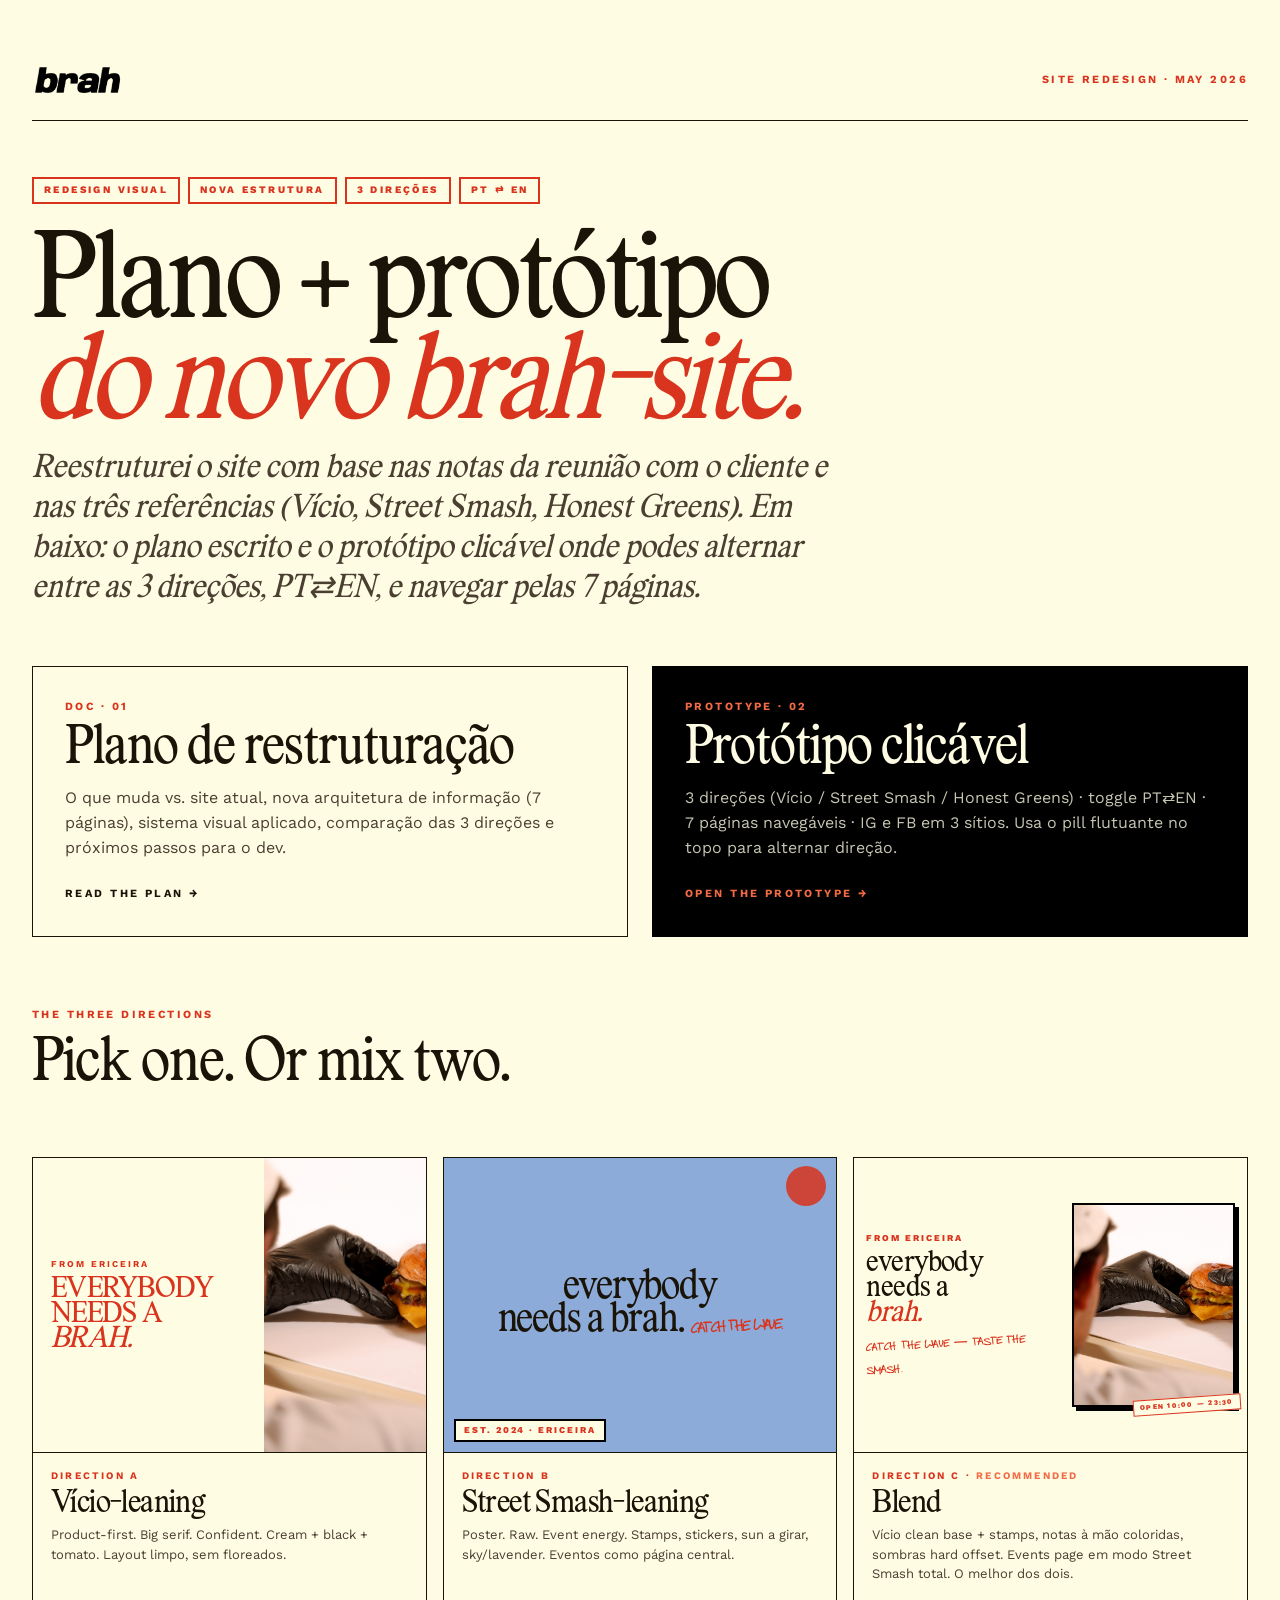
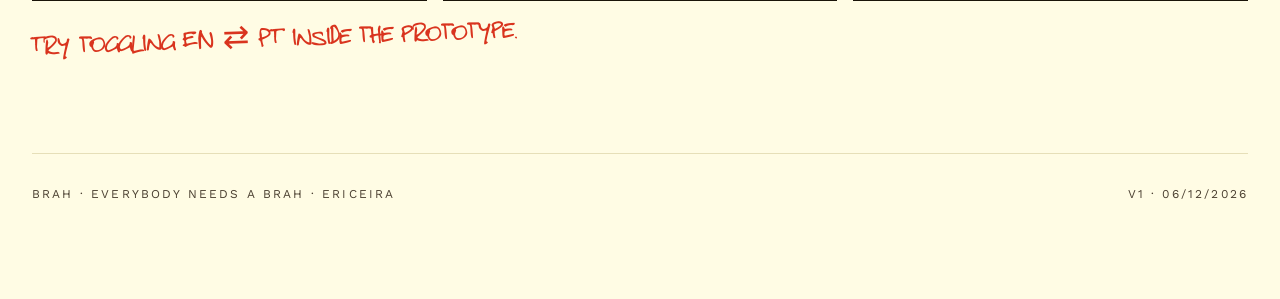
==== index.html @ c570b17f "Brah — updated v1" ====
<!doctype html>
<html lang="pt">
<head>
<meta charset="utf-8">
<meta name="viewport" content="width=device-width, initial-scale=1">
<title>brah — Hub</title>
<link rel="stylesheet" href="css/tokens.css">
<style>
  * { box-sizing: border-box; }
  html, body { margin: 0; background: var(--brah-cream); color: var(--brah-ink); font-family: var(--font-body); }
  .wrap { max-width: 1320px; margin: 0 auto; padding: 64px 32px 96px; }
  header.top {
    display: flex; justify-content: space-between; align-items: center;
    padding-bottom: 24px; border-bottom: 1px solid var(--brah-ink); margin-bottom: 56px;
  }
  .word { height: 32px; }
  .word img { height: 100%; display: block; }
  .meta { font-size: 11px; font-weight: 700; letter-spacing: 0.22em; text-transform: uppercase; color: var(--brah-stamp-red); }
  h1 { font-family: var(--font-display); font-size: clamp(56px, 9vw, 160px); line-height: 0.88; letter-spacing: -0.035em; margin: 16px 0 12px; }
  h1 em { color: var(--brah-stamp-red); font-style: italic; }
  .lede { font-family: var(--font-display); font-style: italic; font-size: clamp(22px, 2.4vw, 32px); line-height: 1.3; color: var(--brah-ink-soft); max-width: 800px; margin: 0 0 56px; }

  .cards { display: grid; grid-template-columns: 1fr 1fr; gap: 24px; margin-bottom: 64px; }
  .card {
    display: block; padding: 32px; border: 1px solid var(--brah-ink);
    background: var(--brah-cream); color: inherit; text-decoration: none;
    transition: transform var(--t-base) var(--ease-out), box-shadow var(--t-base) var(--ease-out);
  }
  .card:hover { transform: translate(-3px, -3px); box-shadow: 6px 6px 0 var(--brah-ink); }
  .card .l { font-size: 11px; letter-spacing: 0.22em; text-transform: uppercase; color: var(--brah-stamp-red); font-weight: 700; }
  .card h2 { font-family: var(--font-display); font-size: clamp(36px, 4vw, 56px); line-height: 0.96; letter-spacing: -0.02em; margin: 10px 0 12px; }
  .card p { font-size: 16px; line-height: 1.55; color: var(--brah-ink-soft); margin: 0 0 20px; }
  .card .go { font-size: 11px; letter-spacing: 0.22em; text-transform: uppercase; font-weight: 700; }

  .dirs { display: grid; grid-template-columns: 1fr 1fr 1fr; gap: 16px; margin-top: 64px; }
  .dir {
    border: 1px solid var(--brah-ink); text-decoration: none; color: inherit;
    display: block; overflow: hidden; transition: transform var(--t-base) var(--ease-out), box-shadow var(--t-base) var(--ease-out);
    background: var(--brah-cream);
  }
  .dir:hover { transform: translate(-2px, -2px); box-shadow: 4px 4px 0 var(--brah-ink); }
  .dir .thumb { aspect-ratio: 4/3; position: relative; overflow: hidden; border-bottom: 1px solid var(--brah-ink); }
  .dir .body { padding: 16px 18px; }
  .dir .l { font-size: 10px; letter-spacing: 0.22em; text-transform: uppercase; color: var(--brah-stamp-red); font-weight: 700; }
  .dir h3 { font-family: var(--font-display); font-size: 30px; line-height: 1; margin: 6px 0 6px; }
  .dir p { margin: 0; font-size: 13px; line-height: 1.5; color: var(--brah-ink-soft); }

  /* Mini direction renders */
  .mini-vicio { background: var(--brah-cream); display: flex; height: 100%; }
  .mini-vicio .l { flex: 1.2; padding: 18px; display: flex; flex-direction: column; justify-content: center; }
  .mini-vicio .l .h { font-family: var(--font-display); font-size: 28px; line-height: 0.9; letter-spacing: -0.02em; }
  .mini-vicio .l .h em { color: var(--brah-stamp-red); font-style: italic; }
  .mini-vicio .l .sub { font-size: 9px; letter-spacing: 0.22em; text-transform: uppercase; color: var(--brah-stamp-red); font-weight: 700; margin-bottom: 6px; }
  .mini-vicio .r { flex: 1; background: url('assets/product-cheese-handoff.png') center/cover; }

  .mini-street { background: var(--brah-sky); position: relative; display: flex; align-items: center; justify-content: center; height: 100%; overflow: hidden; }
  .mini-street .sun { position: absolute; top: 8px; right: 10px; width: 40px; height: 40px; border-radius: 50%; background: var(--brah-stamp-red); opacity: 0.85; }
  .mini-street .pn { font-family: var(--font-display); font-size: 38px; line-height: 0.86; letter-spacing: -0.03em; text-align: center; }
  .mini-street .pn .h { font-family: var(--font-hand); color: var(--brah-stamp-red); font-size: 22px; transform: rotate(-3deg); display: inline-block; margin-top: 8px; }
  .mini-street .stamp { position: absolute; bottom: 10px; left: 10px; border: 2px solid var(--brah-black); background: var(--brah-cream); padding: 3px 8px; font-size: 9px; letter-spacing: 0.22em; font-weight: 800; text-transform: uppercase; }

  .mini-hg { background: #2a2a2a; position: relative; overflow: hidden; height: 100%; background: url('assets/lifestyle-storefront.jpg') center/cover; }
  .mini-hg::after { content:""; position:absolute; inset:0; background: linear-gradient(180deg, rgba(0,0,0,0.1), rgba(0,0,0,0.55)); }
  .mini-hg .copy { position: absolute; bottom: 12px; left: 14px; right: 14px; color: var(--brah-cream); z-index: 1; }
  .mini-hg .copy .sub { font-size: 9px; letter-spacing: 0.22em; text-transform: uppercase; opacity: 0.85; }
  .mini-hg .copy .h { font-family: var(--font-display-alt); font-style: italic; font-size: 26px; line-height: 1; margin-top: 4px; }

  /* Blend mini render */
  .mini-blend { background: var(--brah-cream); display: flex; height: 100%; padding: 14px 12px; align-items: center; gap: 10px; position: relative; }
  .mini-blend .l-side { flex: 1.2; }
  .mini-blend .l-side .h { font-family: var(--font-display); font-size: 28px; line-height: 0.9; letter-spacing: -0.02em; }
  .mini-blend .l-side .h em { color: var(--brah-stamp-red); font-style: italic; }
  .mini-blend .l-side .sub { font-size: 9px; letter-spacing: 0.22em; text-transform: uppercase; color: var(--brah-stamp-red); font-weight: 800; margin-bottom: 6px; }
  .mini-blend .l-side .hand-mini { font-family: var(--font-hand); color: var(--brah-stamp-red); font-size: 16px; transform: rotate(-3deg); display: inline-block; margin-top: 6px; }
  .mini-blend .r-side { flex: 1; position: relative; }
  .mini-blend .r-side .r-card { aspect-ratio: 4/5; background: url('assets/product-cheese-handoff.png') center/cover; border: 2px solid var(--brah-black); box-shadow: 4px 4px 0 var(--brah-black); }
  .mini-blend .r-side .stamp-mini { position: absolute; bottom: -6px; right: -6px; transform: rotate(-4deg); background: var(--brah-cream); border: 1.5px solid var(--brah-stamp-red); color: var(--brah-stamp-red); padding: 2px 6px; font-size: 7px; font-weight: 800; letter-spacing: 0.18em; text-transform: uppercase; }

  .hand-note { font-family: var(--font-hand); font-size: 32px; line-height: 1; color: var(--brah-stamp-red); transform: rotate(-2deg); display: inline-block; margin-top: 24px; }

  footer { margin-top: 96px; padding-top: 32px; border-top: 1px solid var(--brah-line); font-size: 12px; letter-spacing: 0.18em; text-transform: uppercase; color: var(--brah-ink-soft); display: flex; justify-content: space-between; flex-wrap: wrap; gap: 12px; }

  .badges { display: flex; gap: 8px; flex-wrap: wrap; margin: 0 0 32px; }
  .badge { display: inline-block; border: 2px solid var(--brah-stamp-red); color: var(--brah-stamp-red); padding: 4px 10px; font-size: 10px; font-weight: 800; letter-spacing: 0.24em; text-transform: uppercase; }
</style>
</head>
<body>
<div class="wrap">

  <header class="top">
    <span class="word"><img src="assets/logo-brah-wordmark.png" alt="brah"></span>
    <span class="meta">SITE REDESIGN · MAY 2026</span>
  </header>

  <div class="badges">
    <span class="badge">redesign visual</span>
    <span class="badge">nova estrutura</span>
    <span class="badge">3 direções</span>
    <span class="badge">PT ⇄ EN</span>
  </div>

  <h1>Plano + protótipo<br><em>do novo brah-site.</em></h1>
  <p class="lede">Reestruturei o site com base nas notas da reunião com o cliente e nas três referências (Vício, Street Smash, Honest Greens). Em baixo: o plano escrito e o protótipo clicável onde podes alternar entre as 3 direções, PT⇄EN, e navegar pelas 7 páginas.</p>

  <div class="cards">
    <a href="plano.html" class="card">
      <div class="l">DOC · 01</div>
      <h2>Plano de restruturação</h2>
      <p>O que muda vs. site atual, nova arquitetura de informação (7 páginas), sistema visual aplicado, comparação das 3 direções e próximos passos para o dev.</p>
      <span class="go">read the plan →</span>
    </a>
    <a href="prototype.html" class="card" style="background: var(--brah-black); color: var(--brah-cream); border-color: var(--brah-black);">
      <div class="l" style="color: var(--brah-tomato);">PROTOTYPE · 02</div>
      <h2 style="color: var(--brah-cream);">Protótipo clicável</h2>
      <p style="color: rgba(255,252,228,0.78);">3 direções (Vício / Street Smash / Honest Greens) · toggle PT⇄EN · 7 páginas navegáveis · IG e FB em 3 sítios. Usa o pill flutuante no topo para alternar direção.</p>
      <span class="go" style="color: var(--brah-tomato);">open the prototype →</span>
    </a>
  </div>

  <span class="meta">THE THREE DIRECTIONS</span>
  <h2 style="font-family: var(--font-display); font-size: clamp(36px, 4.5vw, 64px); line-height: 1; letter-spacing: -0.02em; margin: 12px 0 32px;">Pick one. Or mix two.</h2>

  <div class="dirs">
    <a href="prototype.html#dir=vicio&page=home&lang=en" class="dir">
      <div class="thumb">
        <div class="mini-vicio">
          <div class="l">
            <div class="sub">FROM ERICEIRA</div>
            <div class="h">everybody<br>needs a<br><em>brah.</em></div>
          </div>
          <div class="r"></div>
        </div>
      </div>
      <div class="body">
        <div class="l">DIRECTION A</div>
        <h3>Vício-leaning</h3>
        <p>Product-first. Big serif. Confident. Cream + black + tomato. Layout limpo, sem floreados.</p>
      </div>
    </a>

    <a href="prototype.html#dir=street&page=home&lang=en" class="dir">
      <div class="thumb">
        <div class="mini-street">
          <div class="sun"></div>
          <div class="pn">
            everybody<br>needs a brah.
            <div class="h">catch the wave.</div>
          </div>
          <div class="stamp">EST. 2024 · ERICEIRA</div>
        </div>
      </div>
      <div class="body">
        <div class="l">DIRECTION B</div>
        <h3>Street Smash-leaning</h3>
        <p>Poster. Raw. Event energy. Stamps, stickers, sun a girar, sky/lavender. Eventos como página central.</p>
      </div>
    </a>

    <a href="prototype.html#dir=blend&page=home&lang=en" class="dir">
      <div class="thumb">
        <div class="mini-blend">
          <div class="l-side">
            <div class="sub">FROM ERICEIRA</div>
            <div class="h">everybody<br>needs a<br><em>brah.</em></div>
            <div class="hand-mini">catch the wave — taste the smash.</div>
          </div>
          <div class="r-side">
            <div class="r-card"></div>
            <div class="stamp-mini">OPEN 10:00 — 23:30</div>
          </div>
        </div>
      </div>
      <div class="body">
        <div class="l">DIRECTION C · <span style="color: var(--brah-tomato);">recommended</span></div>
        <h3>Blend</h3>
        <p>Vício clean base + stamps, notas à mão coloridas, sombras hard offset. Events page em modo Street Smash total. O melhor dos dois.</p>
      </div>
    </a>
  </div>

  <div class="hand-note">Try toggling EN ⇄ PT inside the prototype.</div>

  <footer>
    <span>brah · everybody needs a brah · Ericeira</span>
    <span>v1 · {today}</span>
  </footer>
</div>

<script>
  document.querySelector('footer span:last-child').textContent = "v1 · " + new Date().toLocaleDateString('pt-PT', { day:'2-digit', month:'short', year:'numeric' });
</script>
</body>
</html>
---- css/tokens.css ----
/* ──────────────────────────────────────────────────────────────────────────
   brah Design System — Core Tokens
   Colors & typography. Source: BRAH Brandbook, MAR 2025.
   ────────────────────────────────────────────────────────────────────────── */

/* ─── Real brand fonts (uploaded by the user) ─── */
@font-face {
  font-family: "Lastik";
  src: url("../fonts/Lastik.otf") format("opentype");
  font-weight: 400 900;
  font-style: normal;
  font-display: swap;
}
@font-face {
  font-family: "Toms Handwritten";
  src: url("../fonts/TomsHandwritten.ttf") format("truetype");
  font-weight: 400;
  font-style: normal;
  font-display: swap;
}
@font-face {
  font-family: "Work Sans";
  src: url("../fonts/WorkSans.ttf") format("truetype-variations"),
       url("../fonts/WorkSans.ttf") format("truetype");
  font-weight: 100 900;
  font-style: normal;
  font-display: swap;
}
@font-face {
  font-family: "Work Sans";
  src: url("../fonts/WorkSans-Italic.ttf") format("truetype-variations"),
       url("../fonts/WorkSans-Italic.ttf") format("truetype");
  font-weight: 100 900;
  font-style: italic;
  font-display: swap;
}

/* ─── Secondary brand fonts ─── */
@font-face {
  font-family: "Prata";
  src: url("../fonts/Prata-Regular.ttf") format("truetype");
  font-weight: 400;
  font-style: normal;
  font-display: swap;
}
@font-face {
  font-family: "Schoolbell";
  src: url("../fonts/Schoolbell-Regular.ttf") format("truetype");
  font-weight: 400;
  font-style: normal;
  font-display: swap;
}

/* ─── Google Fonts fallbacks (loaded only as a safety net while brand
       fonts cache) — they match the metrics of the real files closely
       enough to avoid layout shift. Safe to delete after first paint. ─── */
@import url("https://fonts.googleapis.com/css2?family=DM+Serif+Display:ital@0;1&family=Caveat:wght@400..700&display=swap");

:root {
  /* ─── Color palette — exact values from the brandbook ─── */
  --brah-tomato:        #F26B44;   /* primary accent — "tomate" */
  --brah-yellow:        #F3BF46;   /* mustard yellow */
  --brah-sky:           #8CABD9;   /* daylight sky */
  --brah-lavender:      #D3D9EE;   /* tinted lavender */
  --brah-black:         #000000;
  --brah-peach:         #FAB189;   /* sunset peach */
  --brah-pale-yellow:   #FBE895;   /* sand */
  --brah-indigo:        #5B6BB2;   /* deep ocean */
  --brah-cream:         #FFFCE4;   /* default page background */

  /* Convenience neutrals — derived, not in the brandbook */
  --brah-cream-2:       #FAF6D7;   /* slightly warmer cream */
  --brah-ink:           #1A1408;   /* near-black with warmth, for body copy */
  --brah-ink-soft:      #4A3F30;   /* secondary text */
  --brah-line:          #E6DFB8;   /* divider on cream */
  --brah-stamp-red:     #D9341E;   /* deeper tomato for stamps / hot accents */

  /* ─── Semantic surfaces & text ─── */
  --bg:                 var(--brah-cream);
  --bg-alt:             var(--brah-cream-2);
  --bg-inverse:         var(--brah-black);
  --bg-hot:             var(--brah-tomato);
  --bg-sky:             var(--brah-sky);

  --fg-1:               var(--brah-ink);      /* body */
  --fg-2:               var(--brah-ink-soft); /* captions, meta */
  --fg-inverse:         var(--brah-cream);
  --fg-hot:             var(--brah-tomato);
  --fg-on-hot:          var(--brah-cream);

  --line:               var(--brah-line);

  /* ─── Typography stacks ─── */
  --font-display:       "Lastik", "DM Serif Display", "Times New Roman", serif;
  --font-display-alt:   "Prata", "Lastik", "DM Serif Display", serif;
  --font-body:          "Work Sans", "Helvetica Neue", Arial, sans-serif;
  --font-hand:          "Toms Handwritten", "Schoolbell", "Caveat", "Bradley Hand", cursive;
  --font-hand-alt:      "Schoolbell", "Toms Handwritten", "Caveat", cursive;
  --font-wordmark:      "BrahWordmark", "Lastik", "Work Sans", system-ui, sans-serif; /* logo only */

  /* ─── Type scale (1.250 — major third, tuned for editorial+poster mix) ─── */
  --fs-mono:    13px;
  --fs-meta:    12px;       /* tiny caps tag lines */
  --fs-caption: 14px;
  --fs-body:    16px;
  --fs-lead:    19px;
  --fs-h6:      18px;
  --fs-h5:      22px;
  --fs-h4:      28px;
  --fs-h3:      40px;
  --fs-h2:      64px;
  --fs-h1:      96px;
  --fs-poster: 160px;       /* full-bleed posters */

  /* ─── Line heights ─── */
  --lh-tight:   1.02;
  --lh-snug:    1.12;
  --lh-body:    1.45;
  --lh-loose:   1.65;

  /* ─── Tracking ─── */
  --tr-tight:   -0.02em;
  --tr-normal:   0;
  --tr-meta:     0.12em;    /* all-caps captions */
  --tr-stamp:    0.24em;    /* stamp / overline */

  /* ─── Radii ─── */
  --r-0: 0px;
  --r-1: 4px;
  --r-2: 10px;
  --r-3: 18px;
  --r-pill: 999px;

  /* ─── Spacing scale ─── */
  --s-1:  4px;
  --s-2:  8px;
  --s-3: 12px;
  --s-4: 16px;
  --s-5: 24px;
  --s-6: 32px;
  --s-7: 48px;
  --s-8: 64px;
  --s-9: 96px;
  --s-10: 128px;

  /* ─── Shadows / elevation ─── */
  --shadow-sticker: 0 2px 0 rgba(0,0,0,0.18), 0 6px 16px -6px rgba(0,0,0,0.25);
  --shadow-card:    0 1px 0 rgba(0,0,0,0.06), 0 12px 32px -16px rgba(0,0,0,0.18);
  --shadow-stamp:   inset 0 0 0 2px var(--brah-stamp-red);

  /* ─── Motion ─── */
  --ease-out:    cubic-bezier(0.2, 0.7, 0.2, 1);
  --ease-spring: cubic-bezier(0.5, 1.6, 0.4, 1);
  --t-fast:      120ms;
  --t-base:      220ms;
  --t-slow:      420ms;
}

/* ─── Semantic element styles ─── */
html, body { background: var(--bg); color: var(--fg-1); }

body {
  font-family: var(--font-body);
  font-size: var(--fs-body);
  line-height: var(--lh-body);
  font-weight: 400;
  -webkit-font-smoothing: antialiased;
  text-rendering: optimizeLegibility;
}

h1, h2, h3, h4, h5 {
  font-family: var(--font-display);
  font-weight: 400;
  color: var(--fg-1);
  line-height: var(--lh-tight);
  letter-spacing: var(--tr-tight);
  margin: 0;
  text-wrap: balance;
}

h1 { font-size: var(--fs-h1); line-height: 0.95; }
h2 { font-size: var(--fs-h2); }
h3 { font-size: var(--fs-h3); line-height: var(--lh-snug); }
h4 { font-size: var(--fs-h4); line-height: var(--lh-snug); }
h5 { font-size: var(--fs-h5); line-height: var(--lh-snug); }
h6 {
  font-family: var(--font-body);
  font-size: var(--fs-h6);
  font-weight: 600;
  line-height: var(--lh-snug);
  margin: 0;
}

p { margin: 0 0 var(--s-4); text-wrap: pretty; }

.lead {
  font-family: var(--font-display);
  font-style: italic;
  font-size: var(--fs-lead);
  line-height: var(--lh-snug);
  color: var(--fg-1);
}

/* All-caps captions used as repeating taglines / metadata strips */
.meta, .overline {
  font-family: var(--font-body);
  font-size: var(--fs-meta);
  font-weight: 600;
  text-transform: uppercase;
  letter-spacing: var(--tr-meta);
  color: var(--fg-1);
}
.stamp {
  font-family: var(--font-body);
  font-size: var(--fs-meta);
  font-weight: 700;
  text-transform: uppercase;
  letter-spacing: var(--tr-stamp);
  color: var(--brah-stamp-red);
}

/* Handwritten accents — sticker copy, "open everyday" etc. */
.hand {
  font-family: var(--font-hand);
  font-weight: 500;
  letter-spacing: 0;
  line-height: 1;
}

/* Posters/big copy */
.poster {
  font-family: var(--font-display);
  font-size: var(--fs-poster);
  line-height: 0.86;
  letter-spacing: -0.03em;
}

/* Subtle paper grain — apply to surfaces that want the "printed" feel */
.grain {
  position: relative;
  isolation: isolate;
}
.grain::after {
  content: "";
  position: absolute; inset: 0;
  pointer-events: none;
  background-image: url("data:image/svg+xml;utf8,<svg xmlns='http://www.w3.org/2000/svg' width='160' height='160'><filter id='n'><feTurbulence type='fractalNoise' baseFrequency='0.9' numOctaves='2' stitchTiles='stitch'/><feColorMatrix values='0 0 0 0 0  0 0 0 0 0  0 0 0 0 0  0 0 0 0.10 0'/></filter><rect width='100%25' height='100%25' filter='url(%23n)'/></svg>");
  mix-blend-mode: multiply;
  opacity: 0.55;
  z-index: 1;
}

/* Selection */
::selection { background: var(--brah-tomato); color: var(--brah-cream); }
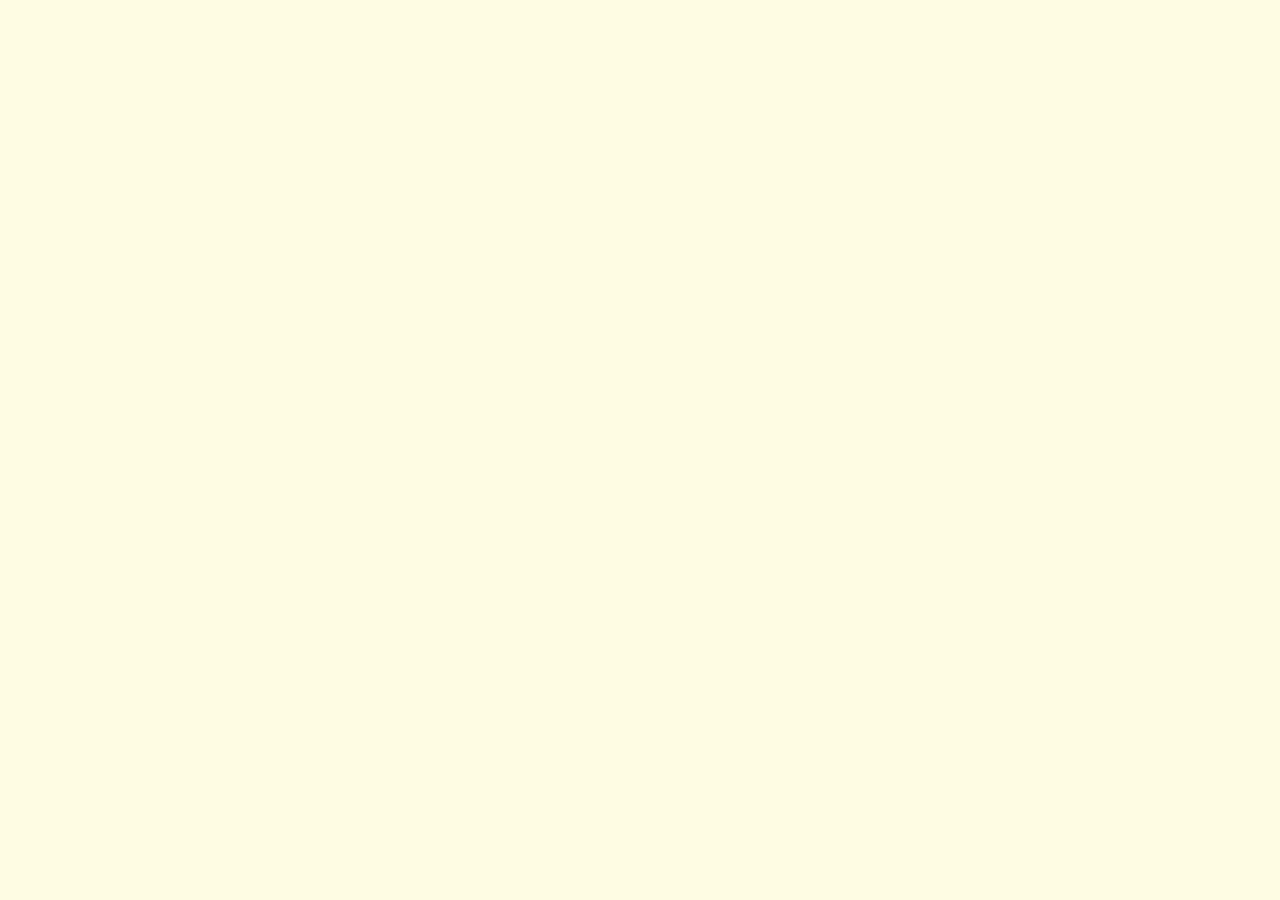
==== commit 267a860e: "fix: index carrega só direção Blend sem switcher" ====
--- a/index.html
+++ b/index.html
@@ -3,191 +3,53 @@
 <head>
 <meta charset="utf-8">
 <meta name="viewport" content="width=device-width, initial-scale=1">
-<title>brah — Hub</title>
+<title>brah · smash burger · ericeira</title>
 <link rel="stylesheet" href="css/tokens.css">
+<link rel="stylesheet" href="css/kit.css">
 <style>
+  html, body { background: var(--brah-cream); margin: 0; scroll-behavior: smooth; }
+  body { font-family: var(--font-body); color: var(--brah-ink); }
   * { box-sizing: border-box; }
-  html, body { margin: 0; background: var(--brah-cream); color: var(--brah-ink); font-family: var(--font-body); }
-  .wrap { max-width: 1320px; margin: 0 auto; padding: 64px 32px 96px; }
-  header.top {
-    display: flex; justify-content: space-between; align-items: center;
-    padding-bottom: 24px; border-bottom: 1px solid var(--brah-ink); margin-bottom: 56px;
+  @keyframes brah-spin { from { transform: rotate(0deg); } to { transform: rotate(360deg); } }
+  @keyframes brah-marquee { 0% { transform: translateX(0); } 100% { transform: translateX(-33.333%); } }
+  button, a { font-family: inherit; }
+  img { display: block; max-width: 100%; }
+  ::selection { background: var(--brah-tomato); color: var(--brah-cream); }
+  :focus-visible { outline: 2px solid var(--brah-tomato); outline-offset: 3px; }
+  button:focus, a:focus { outline: none; }
+  button:focus-visible, a:focus-visible { outline: 2px solid var(--brah-tomato); outline-offset: 3px; }
+  button { transition: transform 90ms var(--ease-out), box-shadow var(--t-base) var(--ease-out), background var(--t-base) var(--ease-out); }
+  button:active { transform: translateY(1px) scale(0.985); }
+  @media (max-width: 600px) {
+    div[style*="grid-template-columns: repeat(2, 1fr)"],
+    div[style*="grid-template-columns: repeat(3, 1fr)"],
+    div[style*="grid-template-columns: repeat(4, 1fr)"] { grid-template-columns: 1fr !important; }
+    div[style*="grid-template-columns: repeat(6, 1fr)"] { grid-template-columns: repeat(2, 1fr) !important; }
   }
-  .word { height: 32px; }
-  .word img { height: 100%; display: block; }
-  .meta { font-size: 11px; font-weight: 700; letter-spacing: 0.22em; text-transform: uppercase; color: var(--brah-stamp-red); }
-  h1 { font-family: var(--font-display); font-size: clamp(56px, 9vw, 160px); line-height: 0.88; letter-spacing: -0.035em; margin: 16px 0 12px; }
-  h1 em { color: var(--brah-stamp-red); font-style: italic; }
-  .lede { font-family: var(--font-display); font-style: italic; font-size: clamp(22px, 2.4vw, 32px); line-height: 1.3; color: var(--brah-ink-soft); max-width: 800px; margin: 0 0 56px; }
-
-  .cards { display: grid; grid-template-columns: 1fr 1fr; gap: 24px; margin-bottom: 64px; }
-  .card {
-    display: block; padding: 32px; border: 1px solid var(--brah-ink);
-    background: var(--brah-cream); color: inherit; text-decoration: none;
-    transition: transform var(--t-base) var(--ease-out), box-shadow var(--t-base) var(--ease-out);
+  @media (prefers-reduced-motion: reduce) {
+    *, *::before, *::after { animation-duration: 0.01ms !important; transition-duration: 0.01ms !important; }
   }
-  .card:hover { transform: translate(-3px, -3px); box-shadow: 6px 6px 0 var(--brah-ink); }
-  .card .l { font-size: 11px; letter-spacing: 0.22em; text-transform: uppercase; color: var(--brah-stamp-red); font-weight: 700; }
-  .card h2 { font-family: var(--font-display); font-size: clamp(36px, 4vw, 56px); line-height: 0.96; letter-spacing: -0.02em; margin: 10px 0 12px; }
-  .card p { font-size: 16px; line-height: 1.55; color: var(--brah-ink-soft); margin: 0 0 20px; }
-  .card .go { font-size: 11px; letter-spacing: 0.22em; text-transform: uppercase; font-weight: 700; }
-
-  .dirs { display: grid; grid-template-columns: 1fr 1fr 1fr; gap: 16px; margin-top: 64px; }
-  .dir {
-    border: 1px solid var(--brah-ink); text-decoration: none; color: inherit;
-    display: block; overflow: hidden; transition: transform var(--t-base) var(--ease-out), box-shadow var(--t-base) var(--ease-out);
-    background: var(--brah-cream);
-  }
-  .dir:hover { transform: translate(-2px, -2px); box-shadow: 4px 4px 0 var(--brah-ink); }
-  .dir .thumb { aspect-ratio: 4/3; position: relative; overflow: hidden; border-bottom: 1px solid var(--brah-ink); }
-  .dir .body { padding: 16px 18px; }
-  .dir .l { font-size: 10px; letter-spacing: 0.22em; text-transform: uppercase; color: var(--brah-stamp-red); font-weight: 700; }
-  .dir h3 { font-family: var(--font-display); font-size: 30px; line-height: 1; margin: 6px 0 6px; }
-  .dir p { margin: 0; font-size: 13px; line-height: 1.5; color: var(--brah-ink-soft); }
-
-  /* Mini direction renders */
-  .mini-vicio { background: var(--brah-cream); display: flex; height: 100%; }
-  .mini-vicio .l { flex: 1.2; padding: 18px; display: flex; flex-direction: column; justify-content: center; }
-  .mini-vicio .l .h { font-family: var(--font-display); font-size: 28px; line-height: 0.9; letter-spacing: -0.02em; }
-  .mini-vicio .l .h em { color: var(--brah-stamp-red); font-style: italic; }
-  .mini-vicio .l .sub { font-size: 9px; letter-spacing: 0.22em; text-transform: uppercase; color: var(--brah-stamp-red); font-weight: 700; margin-bottom: 6px; }
-  .mini-vicio .r { flex: 1; background: url('assets/product-cheese-handoff.png') center/cover; }
-
-  .mini-street { background: var(--brah-sky); position: relative; display: flex; align-items: center; justify-content: center; height: 100%; overflow: hidden; }
-  .mini-street .sun { position: absolute; top: 8px; right: 10px; width: 40px; height: 40px; border-radius: 50%; background: var(--brah-stamp-red); opacity: 0.85; }
-  .mini-street .pn { font-family: var(--font-display); font-size: 38px; line-height: 0.86; letter-spacing: -0.03em; text-align: center; }
-  .mini-street .pn .h { font-family: var(--font-hand); color: var(--brah-stamp-red); font-size: 22px; transform: rotate(-3deg); display: inline-block; margin-top: 8px; }
-  .mini-street .stamp { position: absolute; bottom: 10px; left: 10px; border: 2px solid var(--brah-black); background: var(--brah-cream); padding: 3px 8px; font-size: 9px; letter-spacing: 0.22em; font-weight: 800; text-transform: uppercase; }
-
-  .mini-hg { background: #2a2a2a; position: relative; overflow: hidden; height: 100%; background: url('assets/lifestyle-storefront.jpg') center/cover; }
-  .mini-hg::after { content:""; position:absolute; inset:0; background: linear-gradient(180deg, rgba(0,0,0,0.1), rgba(0,0,0,0.55)); }
-  .mini-hg .copy { position: absolute; bottom: 12px; left: 14px; right: 14px; color: var(--brah-cream); z-index: 1; }
-  .mini-hg .copy .sub { font-size: 9px; letter-spacing: 0.22em; text-transform: uppercase; opacity: 0.85; }
-  .mini-hg .copy .h { font-family: var(--font-display-alt); font-style: italic; font-size: 26px; line-height: 1; margin-top: 4px; }
-
-  /* Blend mini render */
-  .mini-blend { background: var(--brah-cream); display: flex; height: 100%; padding: 14px 12px; align-items: center; gap: 10px; position: relative; }
-  .mini-blend .l-side { flex: 1.2; }
-  .mini-blend .l-side .h { font-family: var(--font-display); font-size: 28px; line-height: 0.9; letter-spacing: -0.02em; }
-  .mini-blend .l-side .h em { color: var(--brah-stamp-red); font-style: italic; }
-  .mini-blend .l-side .sub { font-size: 9px; letter-spacing: 0.22em; text-transform: uppercase; color: var(--brah-stamp-red); font-weight: 800; margin-bottom: 6px; }
-  .mini-blend .l-side .hand-mini { font-family: var(--font-hand); color: var(--brah-stamp-red); font-size: 16px; transform: rotate(-3deg); display: inline-block; margin-top: 6px; }
-  .mini-blend .r-side { flex: 1; position: relative; }
-  .mini-blend .r-side .r-card { aspect-ratio: 4/5; background: url('assets/product-cheese-handoff.png') center/cover; border: 2px solid var(--brah-black); box-shadow: 4px 4px 0 var(--brah-black); }
-  .mini-blend .r-side .stamp-mini { position: absolute; bottom: -6px; right: -6px; transform: rotate(-4deg); background: var(--brah-cream); border: 1.5px solid var(--brah-stamp-red); color: var(--brah-stamp-red); padding: 2px 6px; font-size: 7px; font-weight: 800; letter-spacing: 0.18em; text-transform: uppercase; }
-
-  .hand-note { font-family: var(--font-hand); font-size: 32px; line-height: 1; color: var(--brah-stamp-red); transform: rotate(-2deg); display: inline-block; margin-top: 24px; }
-
-  footer { margin-top: 96px; padding-top: 32px; border-top: 1px solid var(--brah-line); font-size: 12px; letter-spacing: 0.18em; text-transform: uppercase; color: var(--brah-ink-soft); display: flex; justify-content: space-between; flex-wrap: wrap; gap: 12px; }
-
-  .badges { display: flex; gap: 8px; flex-wrap: wrap; margin: 0 0 32px; }
-  .badge { display: inline-block; border: 2px solid var(--brah-stamp-red); color: var(--brah-stamp-red); padding: 4px 10px; font-size: 10px; font-weight: 800; letter-spacing: 0.24em; text-transform: uppercase; }
 </style>
 </head>
 <body>
-<div class="wrap">
+<div id="root"></div>
 
-  <header class="top">
-    <span class="word"><img src="assets/logo-brah-wordmark.png" alt="brah"></span>
-    <span class="meta">SITE REDESIGN · MAY 2026</span>
-  </header>
+<script src="https://unpkg.com/react@18.3.1/umd/react.development.js" integrity="sha384-hD6/rw4ppMLGNu3tX5cjIb+uRZ7UkRJ6BPkLpg4hAu/6onKUg4lLsHAs9EBPT82L" crossorigin="anonymous"></script>
+<script src="https://unpkg.com/react-dom@18.3.1/umd/react-dom.development.js" integrity="sha384-u6aeetuaXnQ38mYT8rp6sbXaQe3NL9t+IBXmnYxwkUI2Hw4bsp2Wvmx4yRQF1uAm" crossorigin="anonymous"></script>
+<script src="https://unpkg.com/@babel/standalone@7.29.0/babel.min.js" integrity="sha384-m08KidiNqLdpJqLq95G/LEi8Qvjl/xUYll3QILypMoQ65QorJ9Lvtp2RXYGBFj1y" crossorigin="anonymous"></script>
 
-  <div class="badges">
-    <span class="badge">redesign visual</span>
-    <span class="badge">nova estrutura</span>
-    <span class="badge">3 direções</span>
-    <span class="badge">PT ⇄ EN</span>
-  </div>
-
-  <h1>Plano + protótipo<br><em>do novo brah-site.</em></h1>
-  <p class="lede">Reestruturei o site com base nas notas da reunião com o cliente e nas três referências (Vício, Street Smash, Honest Greens). Em baixo: o plano escrito e o protótipo clicável onde podes alternar entre as 3 direções, PT⇄EN, e navegar pelas 7 páginas.</p>
-
-  <div class="cards">
-    <a href="plano.html" class="card">
-      <div class="l">DOC · 01</div>
-      <h2>Plano de restruturação</h2>
-      <p>O que muda vs. site atual, nova arquitetura de informação (7 páginas), sistema visual aplicado, comparação das 3 direções e próximos passos para o dev.</p>
-      <span class="go">read the plan →</span>
-    </a>
-    <a href="prototype.html" class="card" style="background: var(--brah-black); color: var(--brah-cream); border-color: var(--brah-black);">
-      <div class="l" style="color: var(--brah-tomato);">PROTOTYPE · 02</div>
-      <h2 style="color: var(--brah-cream);">Protótipo clicável</h2>
-      <p style="color: rgba(255,252,228,0.78);">3 direções (Vício / Street Smash / Honest Greens) · toggle PT⇄EN · 7 páginas navegáveis · IG e FB em 3 sítios. Usa o pill flutuante no topo para alternar direção.</p>
-      <span class="go" style="color: var(--brah-tomato);">open the prototype →</span>
-    </a>
-  </div>
-
-  <span class="meta">THE THREE DIRECTIONS</span>
-  <h2 style="font-family: var(--font-display); font-size: clamp(36px, 4.5vw, 64px); line-height: 1; letter-spacing: -0.02em; margin: 12px 0 32px;">Pick one. Or mix two.</h2>
-
-  <div class="dirs">
-    <a href="prototype.html#dir=vicio&page=home&lang=en" class="dir">
-      <div class="thumb">
-        <div class="mini-vicio">
-          <div class="l">
-            <div class="sub">FROM ERICEIRA</div>
-            <div class="h">everybody<br>needs a<br><em>brah.</em></div>
-          </div>
-          <div class="r"></div>
-        </div>
-      </div>
-      <div class="body">
-        <div class="l">DIRECTION A</div>
-        <h3>Vício-leaning</h3>
-        <p>Product-first. Big serif. Confident. Cream + black + tomato. Layout limpo, sem floreados.</p>
-      </div>
-    </a>
-
-    <a href="prototype.html#dir=street&page=home&lang=en" class="dir">
-      <div class="thumb">
-        <div class="mini-street">
-          <div class="sun"></div>
-          <div class="pn">
-            everybody<br>needs a brah.
-            <div class="h">catch the wave.</div>
-          </div>
-          <div class="stamp">EST. 2024 · ERICEIRA</div>
-        </div>
-      </div>
-      <div class="body">
-        <div class="l">DIRECTION B</div>
-        <h3>Street Smash-leaning</h3>
-        <p>Poster. Raw. Event energy. Stamps, stickers, sun a girar, sky/lavender. Eventos como página central.</p>
-      </div>
-    </a>
-
-    <a href="prototype.html#dir=blend&page=home&lang=en" class="dir">
-      <div class="thumb">
-        <div class="mini-blend">
-          <div class="l-side">
-            <div class="sub">FROM ERICEIRA</div>
-            <div class="h">everybody<br>needs a<br><em>brah.</em></div>
-            <div class="hand-mini">catch the wave — taste the smash.</div>
-          </div>
-          <div class="r-side">
-            <div class="r-card"></div>
-            <div class="stamp-mini">OPEN 10:00 — 23:30</div>
-          </div>
-        </div>
-      </div>
-      <div class="body">
-        <div class="l">DIRECTION C · <span style="color: var(--brah-tomato);">recommended</span></div>
-        <h3>Blend</h3>
-        <p>Vício clean base + stamps, notas à mão coloridas, sombras hard offset. Events page em modo Street Smash total. O melhor dos dois.</p>
-      </div>
-    </a>
-  </div>
-
-  <div class="hand-note">Try toggling EN ⇄ PT inside the prototype.</div>
-
-  <footer>
-    <span>brah · everybody needs a brah · Ericeira</span>
-    <span>v1 · {today}</span>
-  </footer>
-</div>
-
-<script>
-  document.querySelector('footer span:last-child').textContent = "v1 · " + new Date().toLocaleDateString('pt-PT', { day:'2-digit', month:'short', year:'numeric' });
+<script src="src/data.js"></script>
+<script type="text/babel" src="src/atoms.jsx"></script>
+<script type="text/babel" src="src/dir-blend.jsx"></script>
+<script type="text/babel">
+  const { useState: useStateApp } = React;
+  function BrahApp() {
+    const [page, setPage] = useStateApp("home");
+    const [lang, setLang] = useStateApp("pt");
+    const onNav = (id) => { setPage(id === "order" ? "menu" : id); window.scrollTo({ top: 0 }); };
+    return <BlendSite page={page} lang={lang} onNav={onNav} onLang={setLang} />;
+  }
+  ReactDOM.createRoot(document.getElementById("root")).render(<BrahApp />);
 </script>
 </body>
 </html>
--- a/css/kit.css
+++ b/css/kit.css
@@ -0,0 +1,98 @@
+/* Shared kit styles — both UI kits use this. */
+@import url("./tokens.css");
+
+* { box-sizing: border-box; }
+html, body { margin: 0; padding: 0; }
+body {
+  background: var(--brah-cream);
+  color: var(--brah-ink);
+  font-family: var(--font-body);
+  font-size: 16px;
+  line-height: 1.45;
+  -webkit-font-smoothing: antialiased;
+}
+img { display: block; max-width: 100%; }
+a { color: inherit; text-decoration: none; }
+button { font: inherit; cursor: pointer; }
+
+/* Layout shells */
+.container { width: 100%; max-width: 1320px; margin: 0 auto; padding: 0 32px; }
+.container-wide { width: 100%; max-width: 1600px; margin: 0 auto; padding: 0 24px; }
+
+.section { padding: 96px 0; }
+.section-tight { padding: 56px 0; }
+
+/* Common stamp / overline */
+.over {
+  font-size: 11px; font-weight: 700; letter-spacing: 0.22em; text-transform: uppercase;
+}
+.stamp-pill {
+  display: inline-flex; align-items: center; gap: 6px;
+  border: 2px solid var(--brah-stamp-red); color: var(--brah-stamp-red);
+  font-weight: 700; letter-spacing: 0.22em; text-transform: uppercase; font-size: 11px;
+  padding: 5px 10px;
+  background: var(--brah-cream);
+}
+.btn {
+  display: inline-flex; align-items: center; gap: 10px;
+  padding: 14px 22px;
+  border: none;
+  font-family: var(--font-body); font-weight: 700; font-size: 14px;
+  letter-spacing: 0.12em; text-transform: uppercase;
+  transition: background var(--t-base) var(--ease-out), transform 60ms;
+}
+.btn:active { transform: scale(0.97); }
+.btn-primary { background: var(--brah-tomato); color: var(--brah-cream); }
+.btn-primary:hover { background: var(--brah-stamp-red); }
+.btn-dark { background: var(--brah-black); color: var(--brah-cream); }
+.btn-dark:hover { background: #2a2a2a; }
+.btn-ghost { background: transparent; color: var(--brah-black); border: 1.5px solid var(--brah-black); padding: 12.5px 22px;}
+.btn-ghost:hover { background: var(--brah-black); color: var(--brah-cream); }
+
+/* Wordmark image */
+.wordmark { display: inline-block; height: 28px; }
+.wordmark img { height: 100%; display: block; }
+.wordmark.lg { height: 80px; }
+.wordmark.invert img { filter: brightness(0) invert(1); }
+.wordmark.tomato img { filter: brightness(0) saturate(100%) invert(54%) sepia(40%) saturate(2200%) hue-rotate(346deg) brightness(98%) contrast(90%); }
+
+/* Grain overlay */
+.grain {
+  position: relative;
+}
+.grain::after {
+  content: ""; position: absolute; inset: 0;
+  background-image: url("data:image/svg+xml;utf8,<svg xmlns='http://www.w3.org/2000/svg' width='160' height='160'><filter id='n'><feTurbulence type='fractalNoise' baseFrequency='0.85' numOctaves='2' stitchTiles='stitch'/><feColorMatrix values='0 0 0 0 0  0 0 0 0 0  0 0 0 0 0  0 0 0 0.10 0'/></filter><rect width='100%25' height='100%25' filter='url(%23n)'/></svg>");
+  mix-blend-mode: multiply; opacity: 0.55;
+  pointer-events: none;
+}
+
+/* Handwritten note utility */
+.hand {
+  font-family: var(--font-hand);
+  line-height: 1;
+}
+
+/* Marquee strip */
+.marquee {
+  background: var(--brah-tomato); color: var(--brah-cream);
+  padding: 10px 0;
+  overflow: hidden;
+  font-size: 11px; font-weight: 700; letter-spacing: 0.22em; text-transform: uppercase;
+}
+.marquee .track {
+  display: flex; gap: 28px; white-space: nowrap;
+  animation: marquee 30s linear infinite;
+  will-change: transform;
+}
+.marquee .dot { display: inline-block; width: 6px; height: 6px; background: currentColor; border-radius: 50%; vertical-align: middle; margin: 0 4px; }
+@keyframes marquee {
+  0% { transform: translateX(0); }
+  100% { transform: translateX(-50%); }
+}
+.marquee.dark { background: var(--brah-black); }
+
+/* Reduce motion */
+@media (prefers-reduced-motion: reduce) {
+  .marquee .track { animation: none; }
+}
